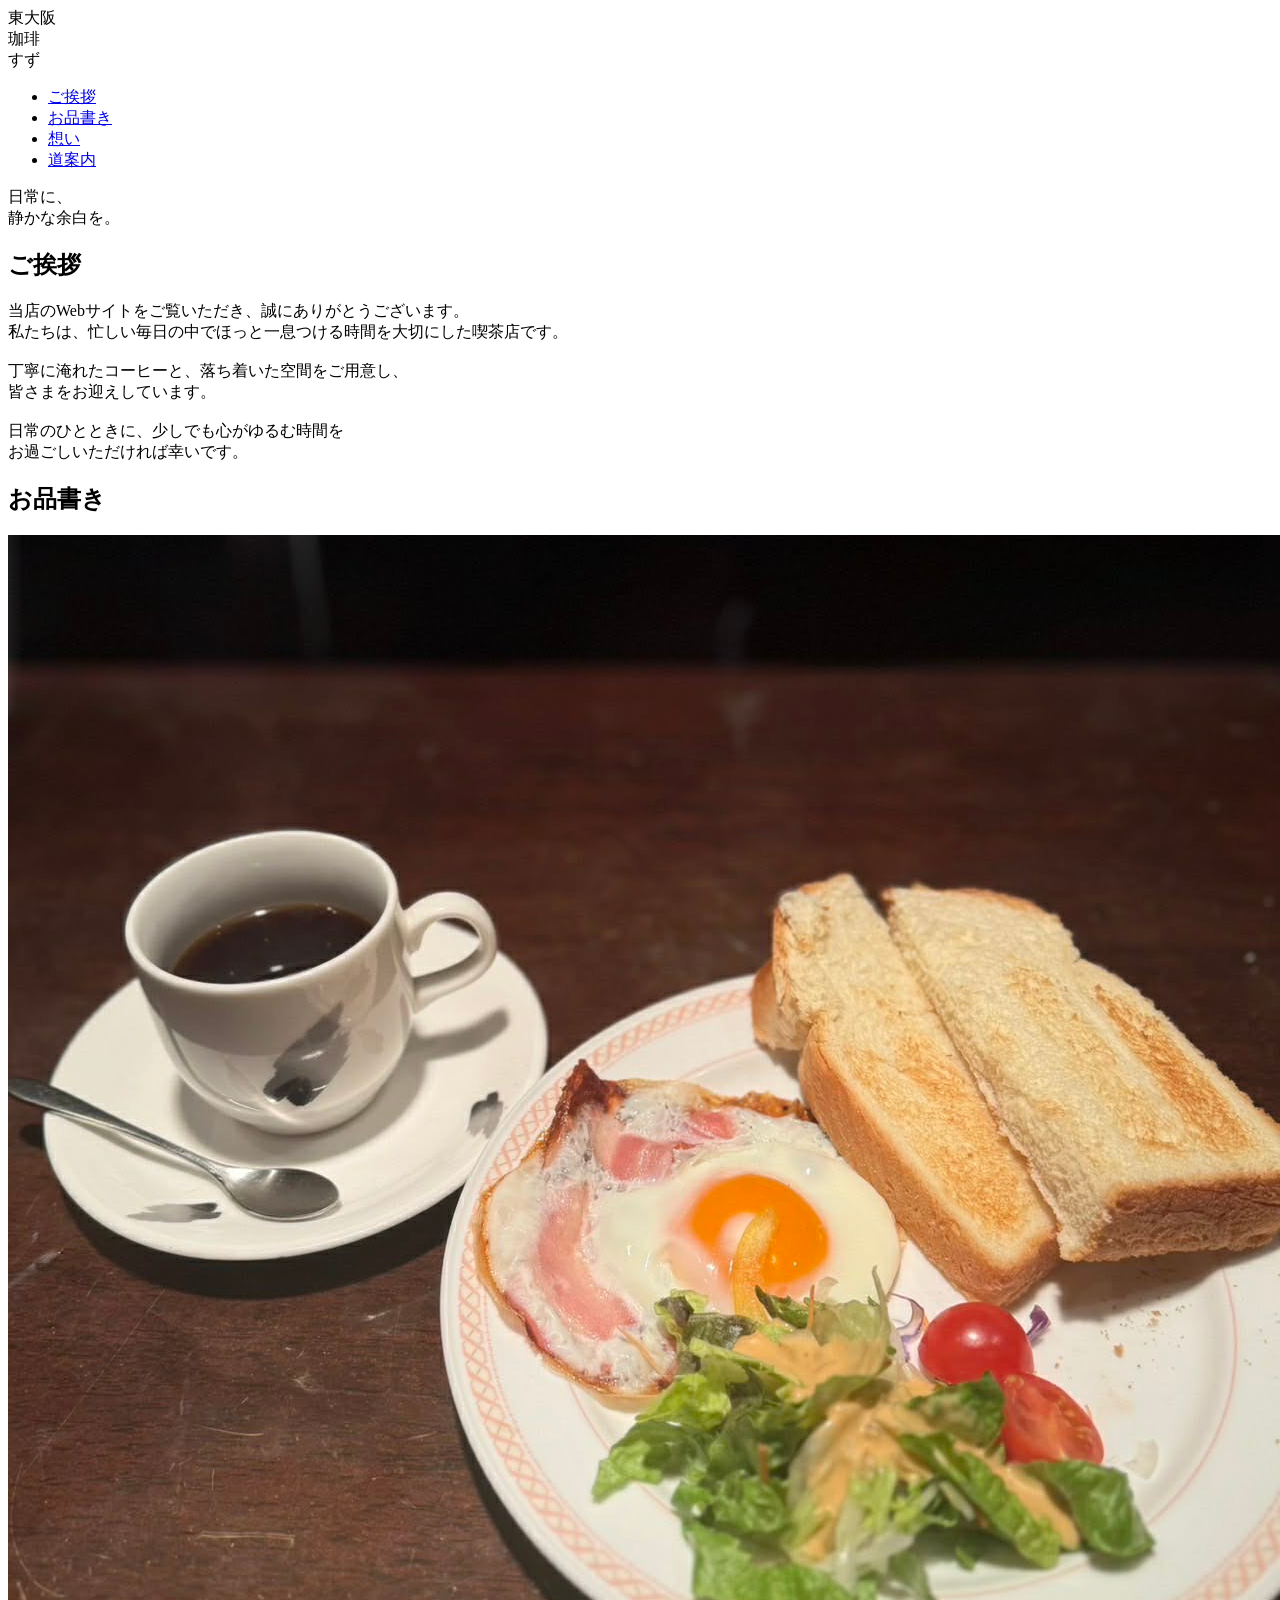
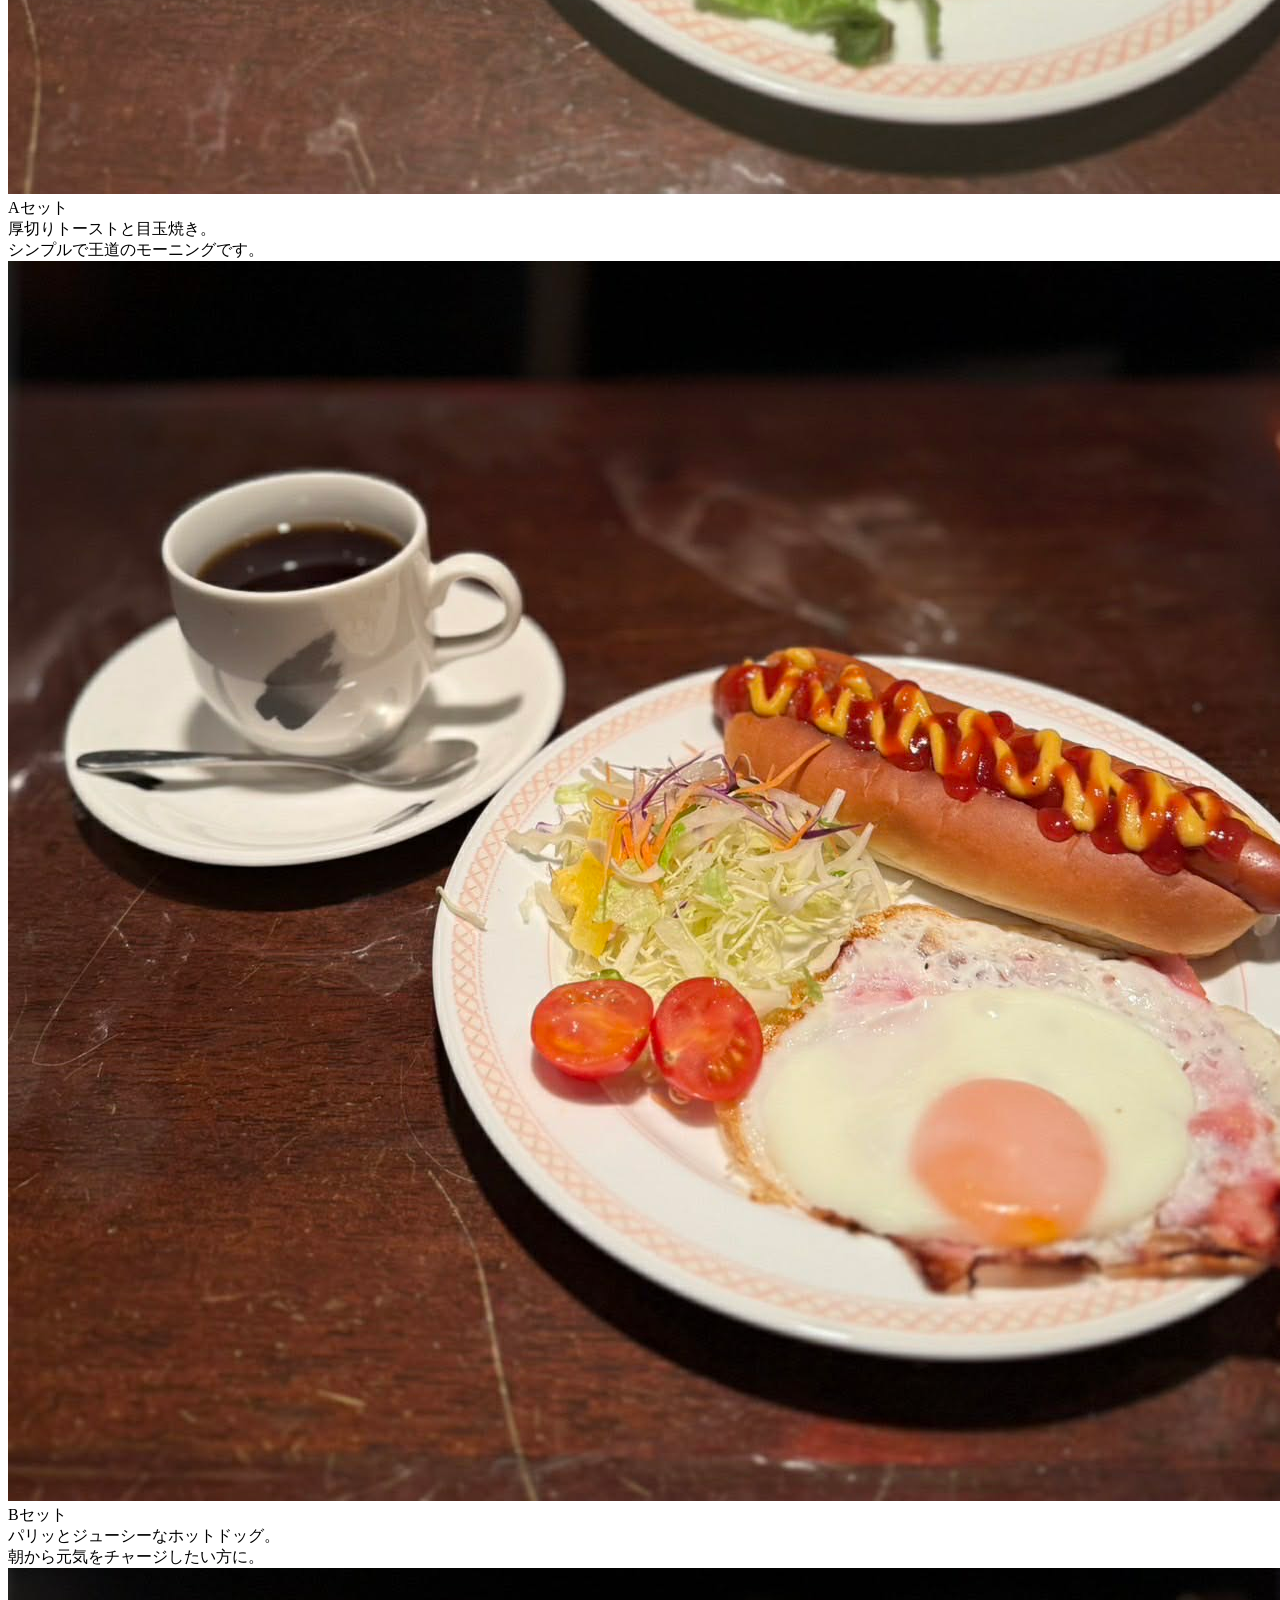
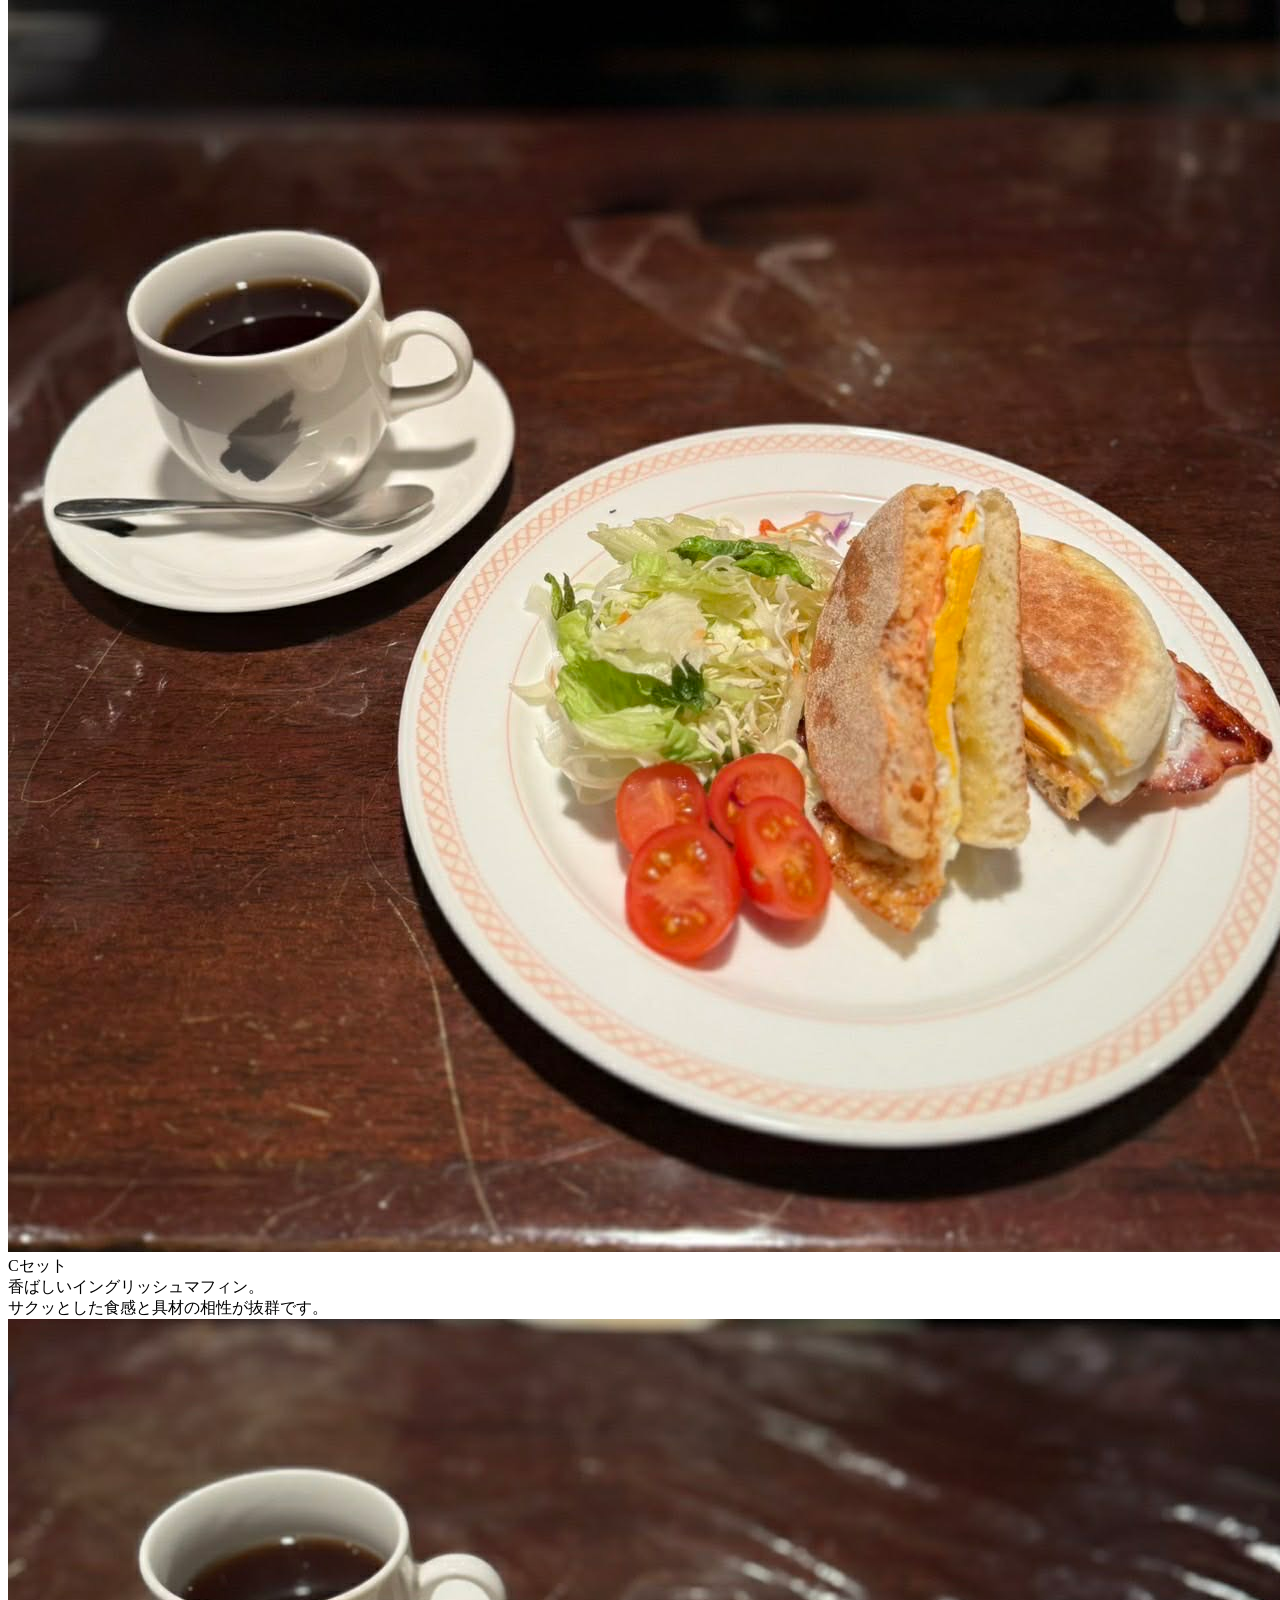
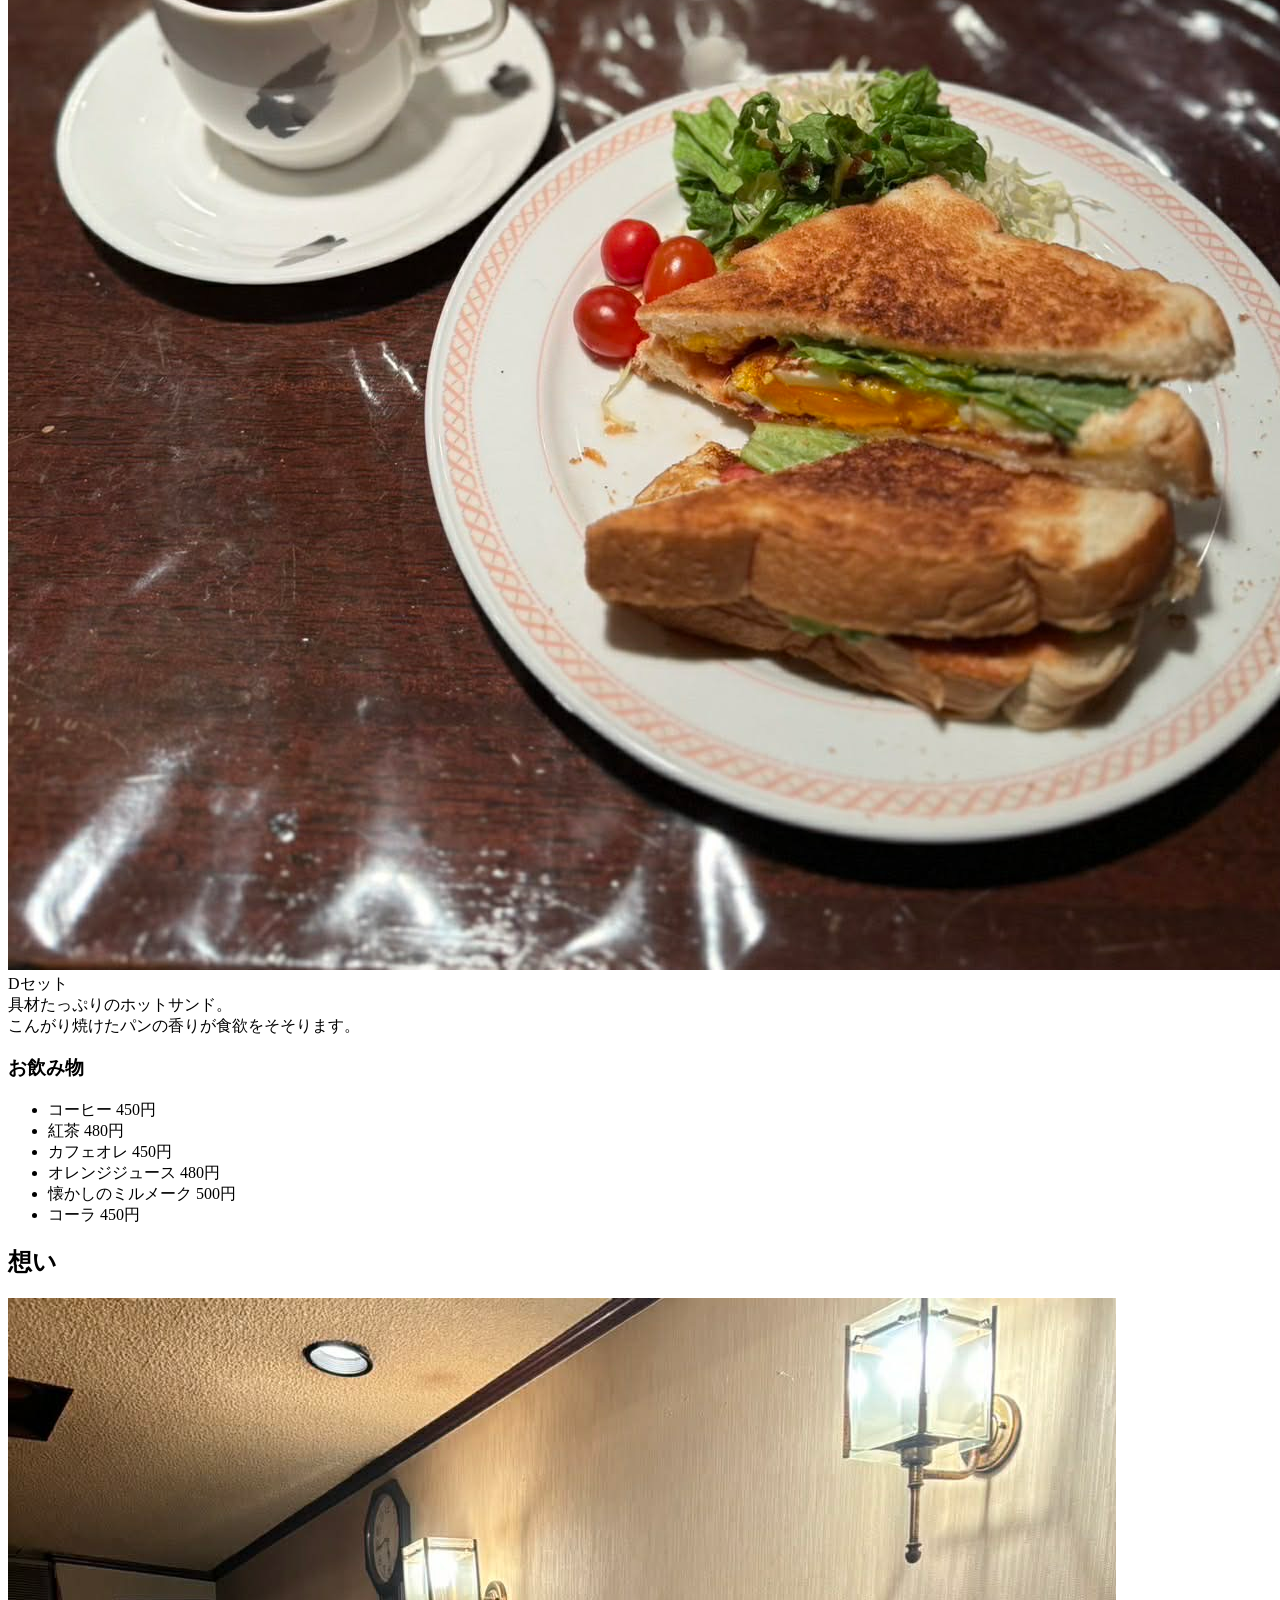
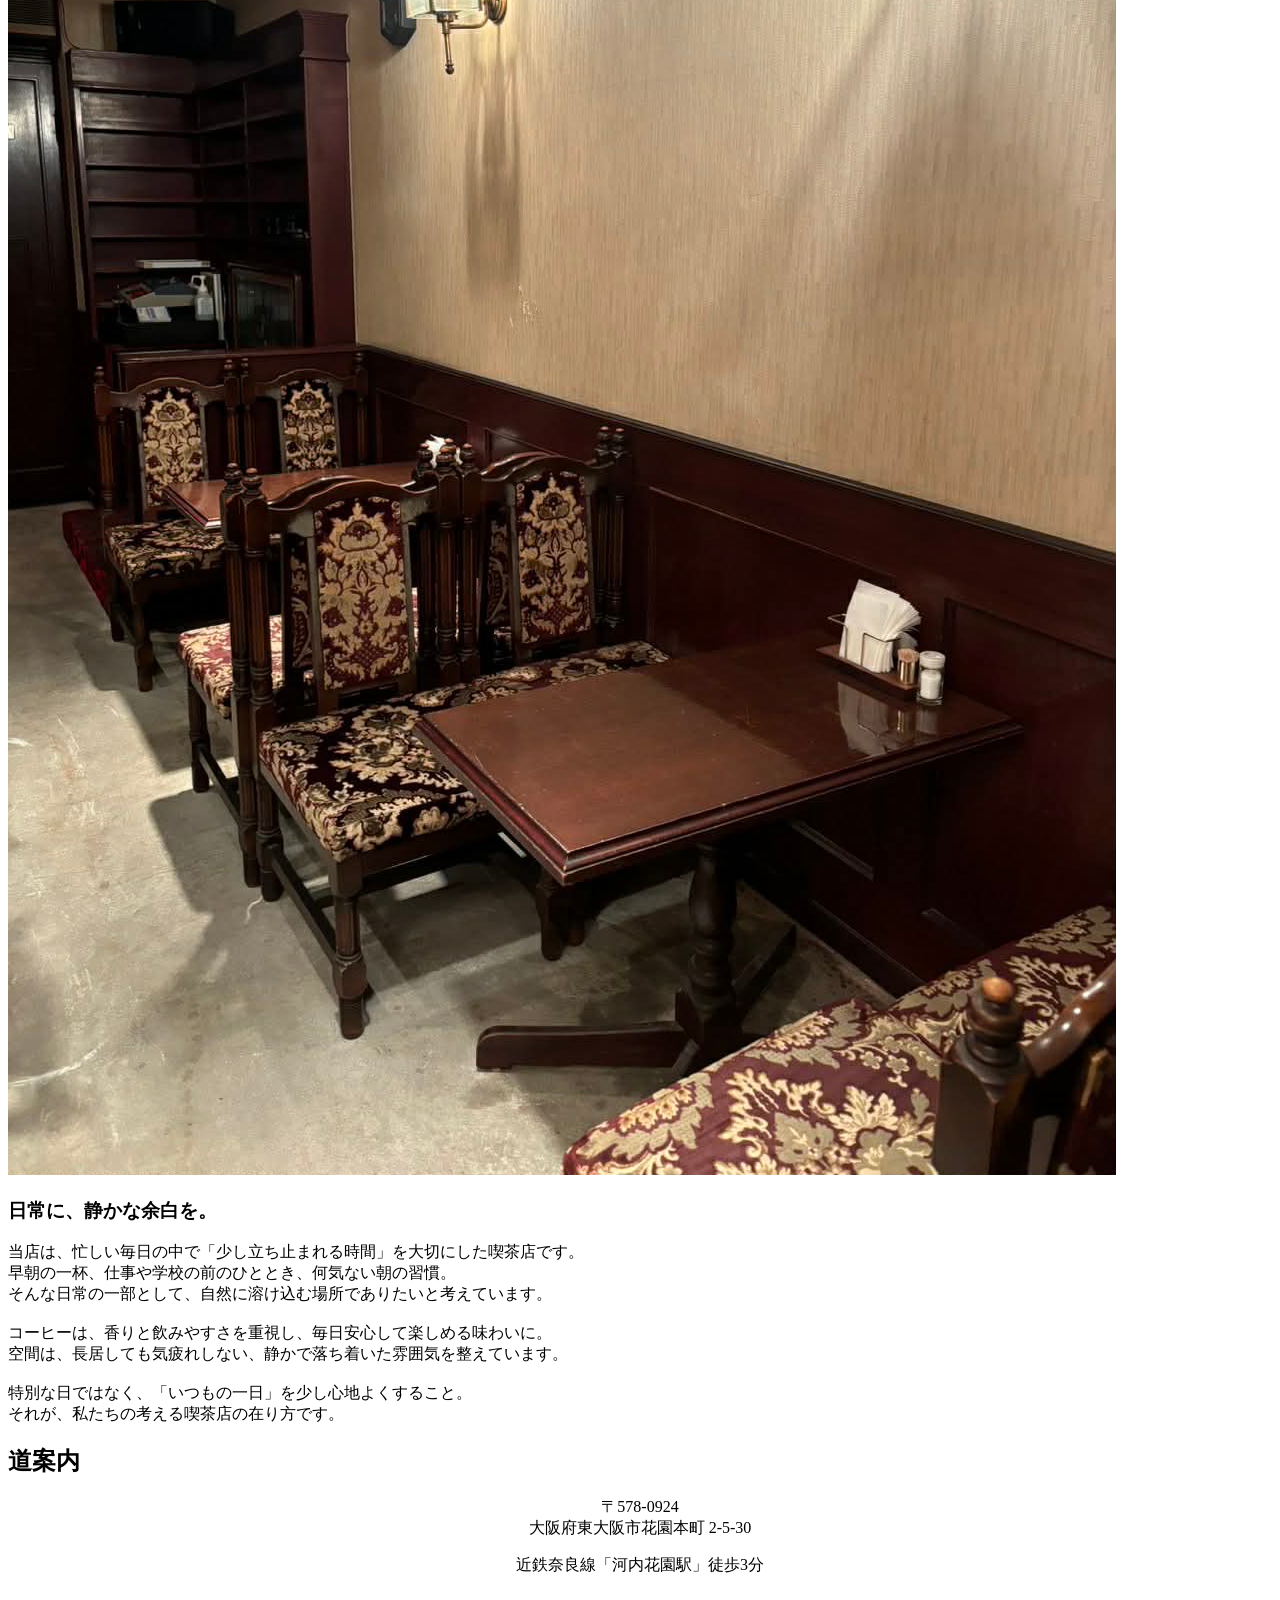
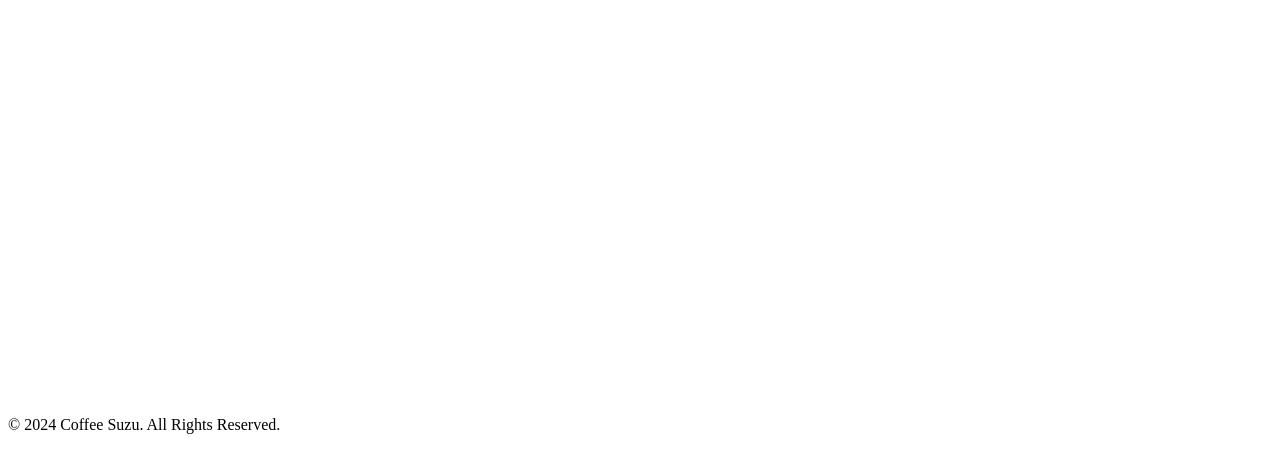
==== index.html @ 1485571e "Add files via upload" ====
﻿<!DOCTYPE html>
<html lang="ja">
<head>
  <meta charset="UTF-8">
  <meta name="viewport" content="width=device-width, initial-scale=1.0">
  <title>珈琲 すず | 東大阪</title>

  <link rel="stylesheet" href="css/style.css">

  <link rel="preconnect" href="https://fonts.googleapis.com">
  <link rel="preconnect" href="https://fonts.gstatic.com" crossorigin>
  <link href="https://fonts.googleapis.com/css2?family=Shippori+Mincho:wght@400;600&display=swap" rel="stylesheet">
</head>
<body>

<header>
  <div class="logo">
    <span>東大阪</span><br>
    珈琲<br>すず
  </div>
  <nav>
    <ul>
      <li><a href="#greeting">ご挨拶</a></li>
      <li><a href="#menu">お品書き</a></li>
      <li><a href="#concept">想い</a></li>
      <li><a href="#access">道案内</a></li>
    </ul>
  </nav>
</header>

<div class="hero">
  <div class="hero-copy fade-in">
    日常に、<br>
    静かな余白を。
  </div>
</div>

<main>
  <section id="greeting" class="fade-in">
    <h2>ご挨拶</h2>
    <div class="concept-text">
      <p>
        当店のWebサイトをご覧いただき、誠にありがとうございます。<br>
        私たちは、忙しい毎日の中でほっと一息つける時間を大切にした喫茶店です。<br><br>
        丁寧に淹れたコーヒーと、落ち着いた空間をご用意し、<br>
        皆さまをお迎えしています。<br><br>
        日常のひとときに、少しでも心がゆるむ時間を<br>
        お過ごしいただければ幸いです。
      </p>
    </div>
  </section>

  <section id="menu" class="fade-in">
    <h2>お品書き</h2>
    <div class="menu-grid">
      <div class="menu-item">
        <img src="images/Aセット.jpg" alt="Aセット">
        <div class="menu-title">Aセット</div>
        <div class="menu-desc">厚切りトーストと目玉焼き。<br>シンプルで王道のモーニングです。</div>
      </div>
      <div class="menu-item">
        <img src="images/Bセット.jpg" alt="Bセット">
        <div class="menu-title">Bセット</div>
        <div class="menu-desc">パリッとジューシーなホットドッグ。<br>朝から元気をチャージしたい方に。</div>
      </div>
      <div class="menu-item">
        <img src="images/Cセット.jpg" alt="Cセット">
        <div class="menu-title">Cセット</div>
        <div class="menu-desc">香ばしいイングリッシュマフィン。<br>サクッとした食感と具材の相性が抜群です。</div>
      </div>
      <div class="menu-item">
        <img src="images/Dセット.jpg" alt="Dセット">
        <div class="menu-title">Dセット</div>
        <div class="menu-desc">具材たっぷりのホットサンド。<br>こんがり焼けたパンの香りが食欲をそそります。</div>
      </div>
    </div>

    <div class="drink-menu-box">
      <h3>お飲み物</h3>
      <ul class="drink-list">
        <li>
          <span class="name">コーヒー</span>
          <span class="price">450円</span>
        </li>
        <li>
          <span class="name">紅茶</span>
          <span class="price">480円</span>
        </li>
        <li>
          <span class="name">カフェオレ</span>
          <span class="price">450円</span>
        </li>
        <li>
          <span class="name">オレンジジュース</span>
          <span class="price">480円</span>
        </li>
        <li>
          <span class="name">懐かしのミルメーク</span>
          <span class="price">500円</span>
        </li>
        <li>
          <span class="name">コーラ</span>
          <span class="price">450円</span>
        </li>
      </ul>
    </div>
  </section>

  <section id="concept" class="fade-in">
    <h2>想い</h2>
    <div class="project-area">
      <div class="project-img">
        <img src="images/S__10551303.jpg" alt="静かな喫茶店">
      </div>
      <div class="project-content">
        <h3>日常に、静かな余白を。</h3>
        <p>
          当店は、忙しい毎日の中で「少し立ち止まれる時間」を大切にした喫茶店です。<br>
          早朝の一杯、仕事や学校の前のひととき、何気ない朝の習慣。<br>
          そんな日常の一部として、自然に溶け込む場所でありたいと考えています。<br><br>
          コーヒーは、香りと飲みやすさを重視し、毎日安心して楽しめる味わいに。<br>
          空間は、長居しても気疲れしない、静かで落ち着いた雰囲気を整えています。<br><br>
          特別な日ではなく、「いつもの一日」を少し心地よくすること。<br>
          それが、私たちの考える喫茶店の在り方です。
        </p>
      </div>
    </div>
  </section>

  <section id="access" class="fade-in">
    <h2>道案内</h2>
    <div style="text-align: center;">
      <p>〒578-0924<br>大阪府東大阪市花園本町 2-5-30</p>
      <p>近鉄奈良線「河内花園駅」徒歩3分</p>

      <div style="margin-top: 20px;">
        <iframe
                width="100%"
                height="400"
                frameborder="0"
                style="border:0; filter: sepia(30%);"
                src="https://maps.google.com/maps?q=%E5%A4%A7%E9%98%AA%E5%BA%9C%E6%9D%B1%E5%A4%A7%E9%98%AA%E5%B8%82%E8%8A%B1%E5%9C%92%E6%9C%AC%E7%94%BA2-5-30&t=&z=15&ie=UTF8&iwloc=&output=embed"
                allowfullscreen>
        </iframe>
      </div>

    </div>
  </section>
</main>

<footer>
  <p>© 2024 Coffee Suzu. All Rights Reserved.</p>
</footer>

<script src="js/script.js" defer></script>
</body>
</html>
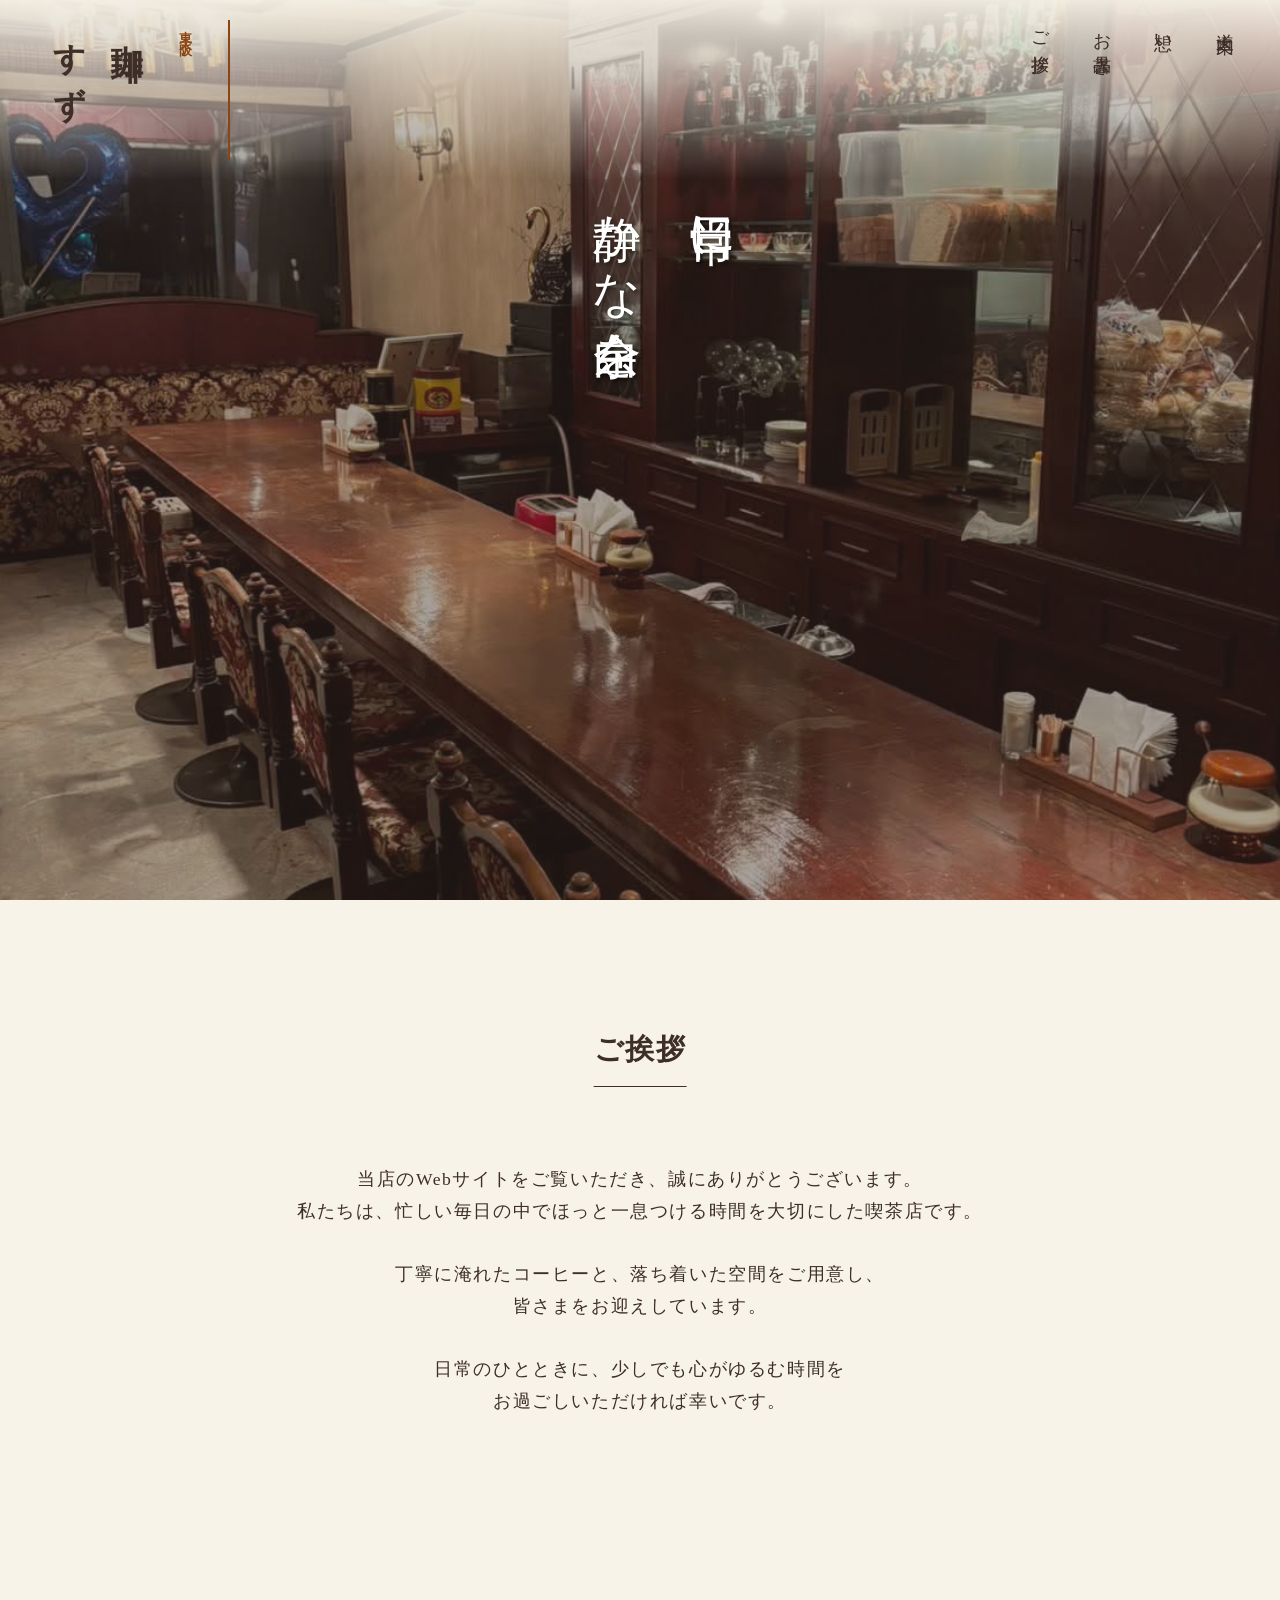
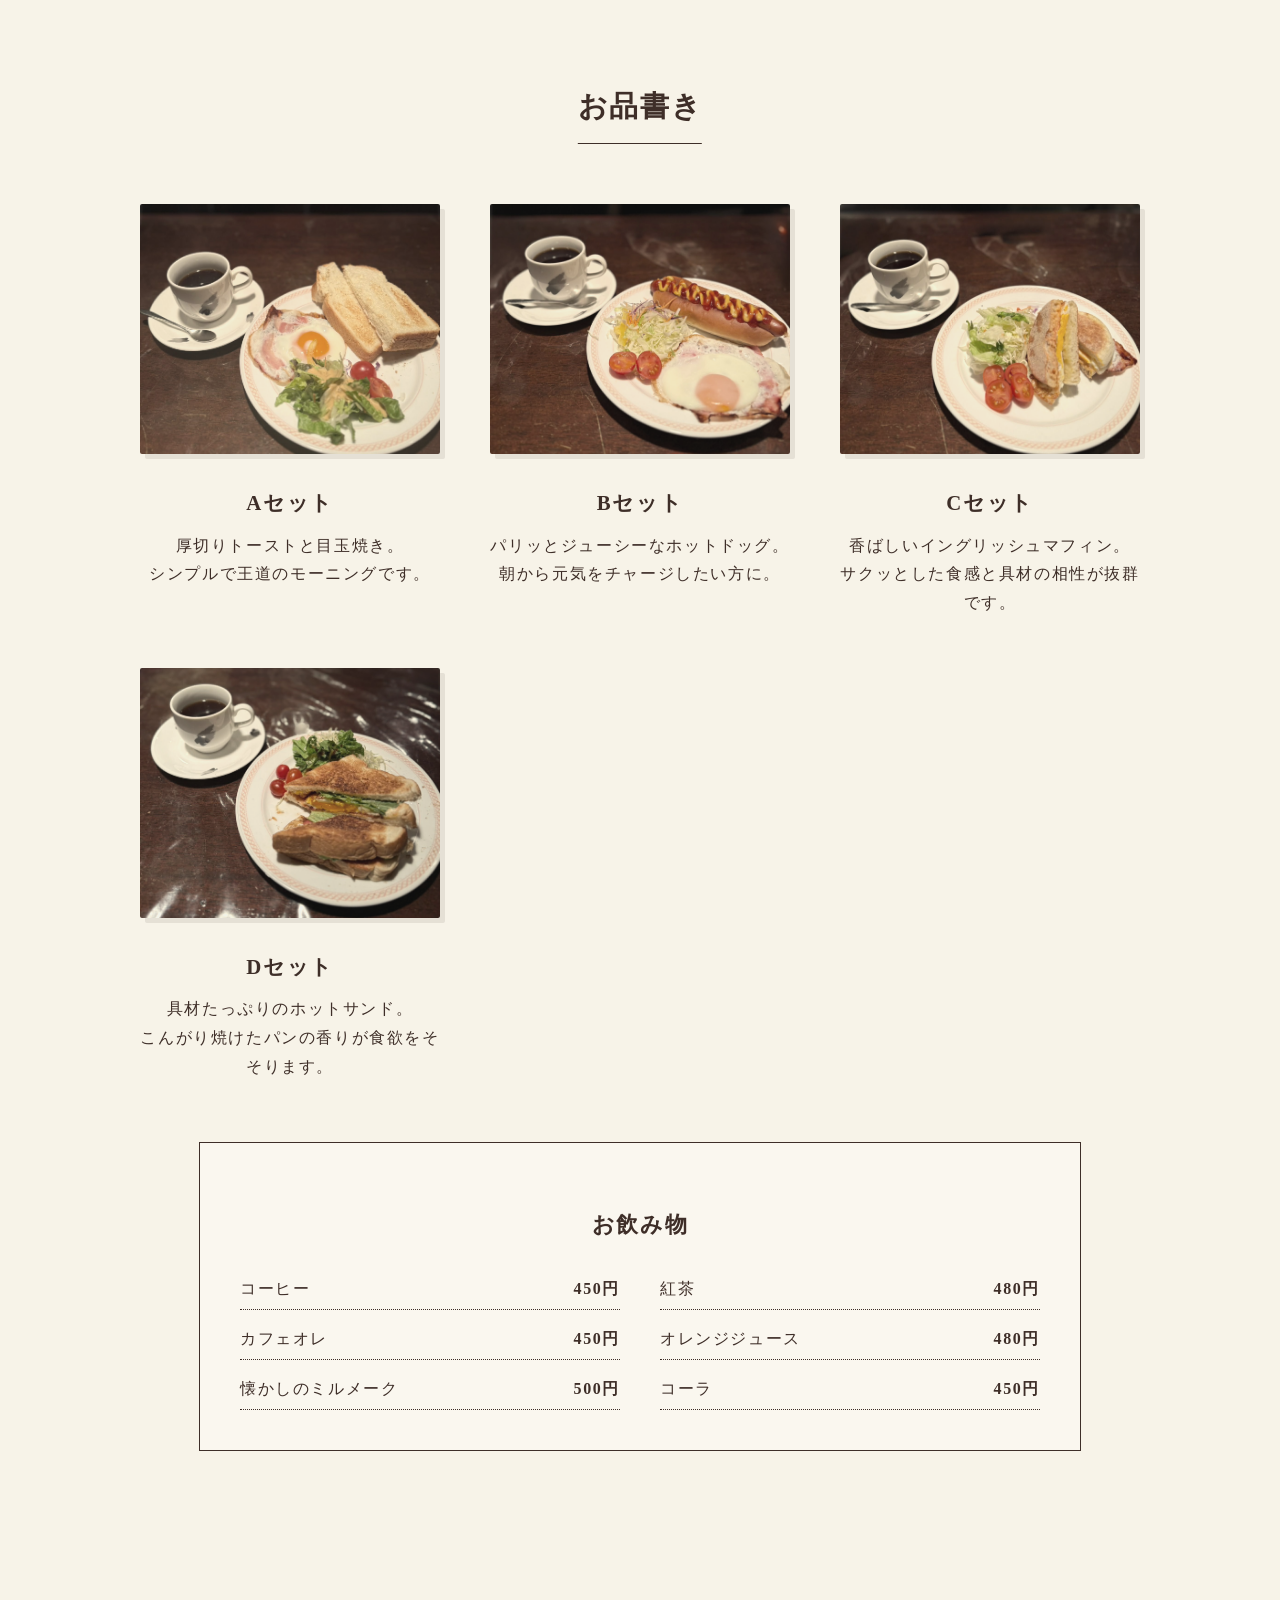
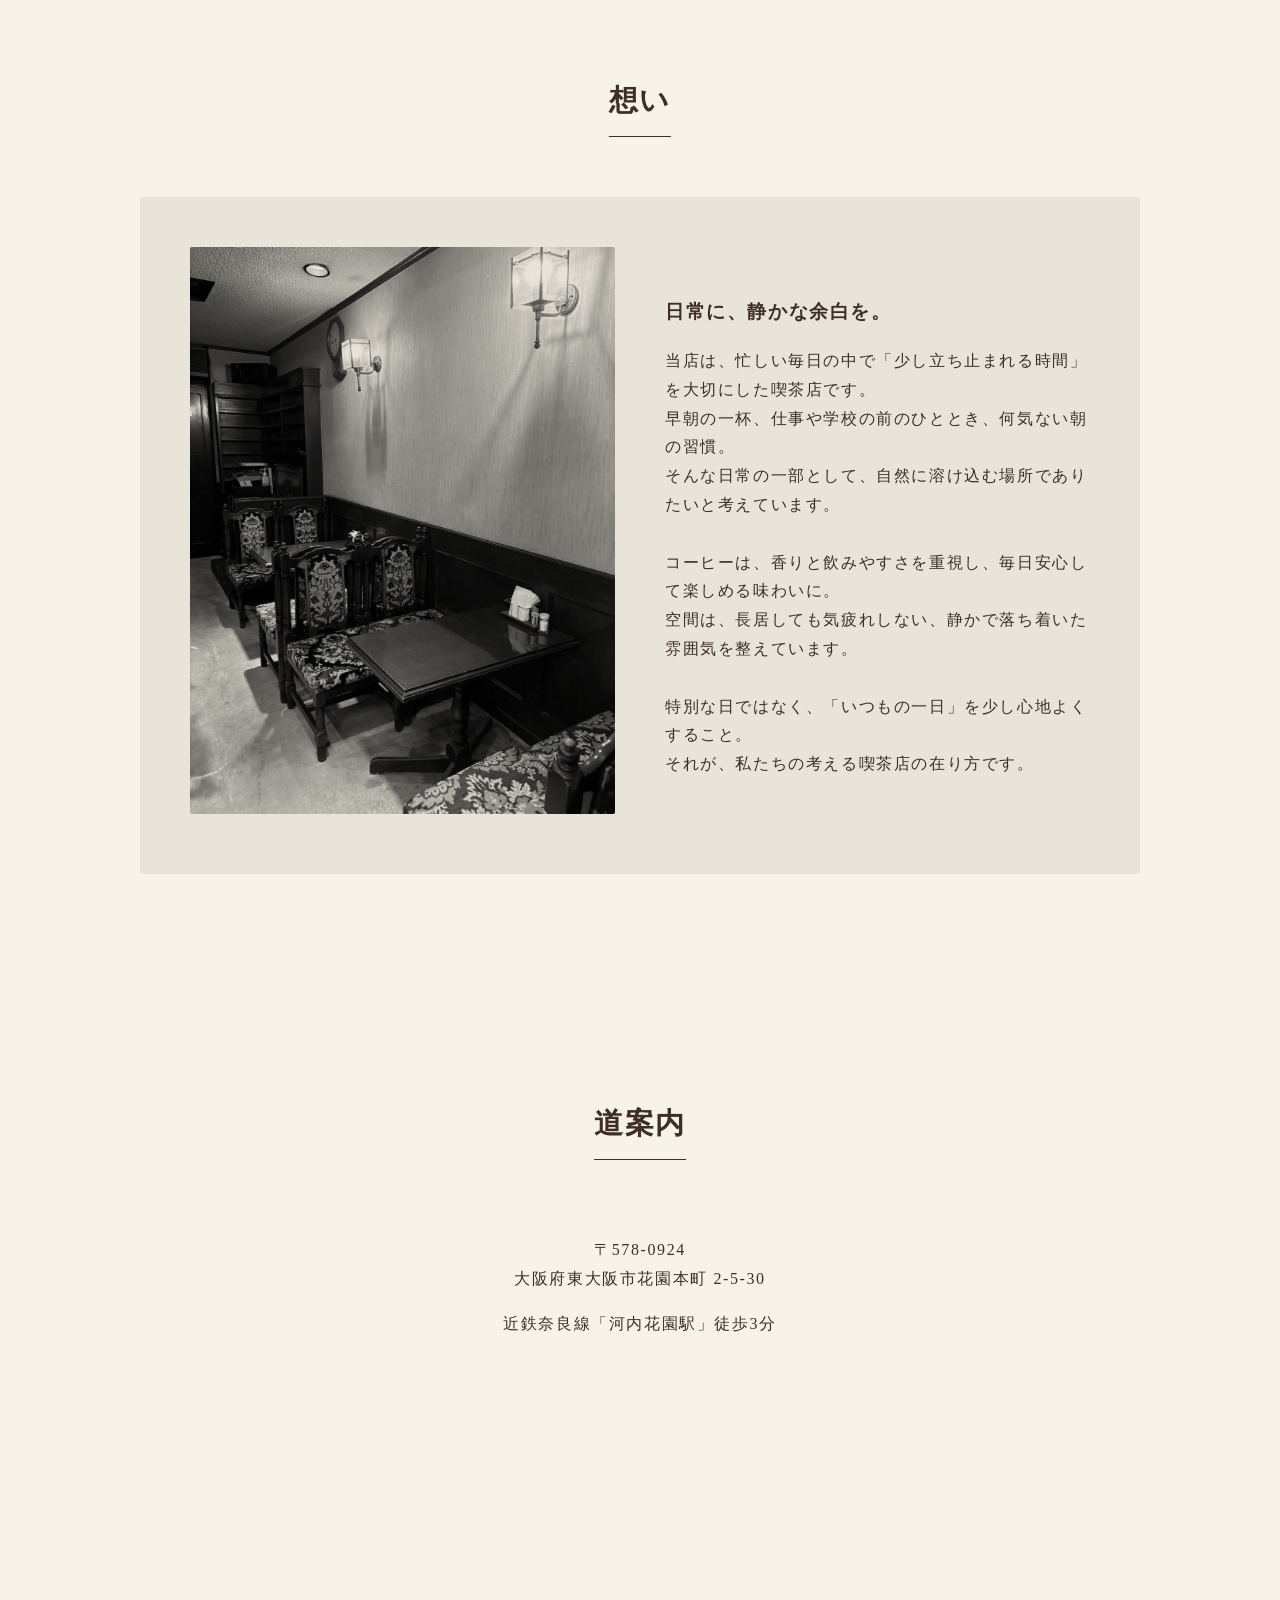
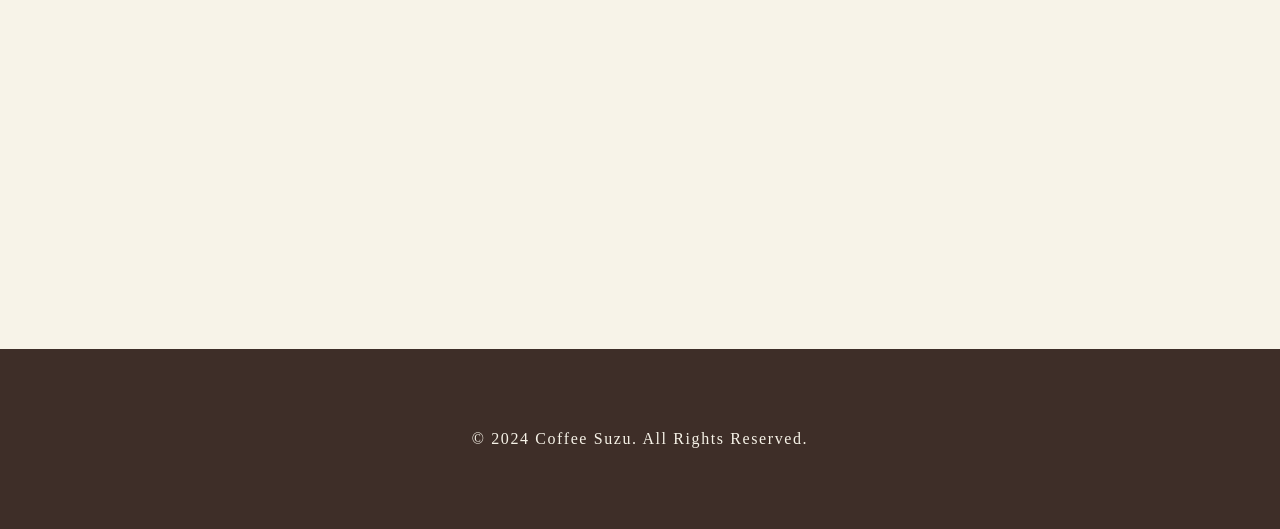
==== commit dedfe152: "Update index.html" ====
--- a/index.html
+++ b/index.html
@@ -5,7 +5,7 @@
   <meta name="viewport" content="width=device-width, initial-scale=1.0">
   <title>珈琲 すず | 東大阪</title>
 
-  <link rel="stylesheet" href="css/style.css">
+  <link rel="stylesheet" href="style.css">
 
   <link rel="preconnect" href="https://fonts.googleapis.com">
   <link rel="preconnect" href="https://fonts.gstatic.com" crossorigin>
@@ -152,6 +152,6 @@
   <p>© 2024 Coffee Suzu. All Rights Reserved.</p>
 </footer>
 
-<script src="js/script.js" defer></script>
+<script src="script.js" defer></script>
 </body>
-</html>+</html>
--- a/style.css
+++ b/style.css
@@ -0,0 +1,292 @@
+﻿@charset "UTF-8";
+
+/* --- 変数定義 --- */
+:root {
+    --bg-color: #F7F3E8; /* 生成り色 */
+    --text-color: #3E2E28; /* コーヒーブラウン */
+    --accent-color: #8B4513; /* 琥珀色 */
+    --font-main: "Shippori Mincho", "Yu Mincho", serif; /* レトロな明朝体 */
+}
+
+/* --- 基本設定 --- */
+body {
+    margin: 0;
+    padding: 0;
+    background-color: var(--bg-color);
+    color: var(--text-color);
+    font-family: var(--font-main);
+    line-height: 1.8;
+    letter-spacing: 0.1em;
+}
+
+a {
+    text-decoration: none;
+    color: var(--text-color);
+    transition: 0.3s;
+}
+
+a:hover {
+    opacity: 0.7;
+    color: var(--accent-color);
+}
+
+/* --- ヘッダー --- */
+header {
+    position: fixed;
+    top: 0;
+    left: 0;
+    width: 100%;
+    padding: 20px 40px;
+    box-sizing: border-box;
+    display: flex;
+    justify-content: space-between;
+    align-items: flex-start;
+    z-index: 100;
+    background: linear-gradient(to bottom, rgba(247,243,232,0.95), rgba(247,243,232,0));
+}
+
+.logo {
+    font-size: 2rem;
+    writing-mode: vertical-rl;
+    font-weight: 600;
+    border-right: 2px solid var(--accent-color);
+    padding-right: 15px;
+    height: 140px;
+    letter-spacing: 0.2em;
+}
+
+.logo span {
+    font-size: 0.8rem;
+    margin-right: 10px;
+    color: var(--accent-color);
+}
+
+nav ul {
+    list-style: none;
+    display: flex;
+    gap: 30px;
+    margin: 0;
+    padding: 0;
+}
+
+nav li {
+    writing-mode: vertical-rl;
+    font-size: 1.1rem;
+    height: 100px;
+}
+
+/* --- メインビジュアル --- */
+.hero {
+    height: 100vh;
+    /* ★ここにカウンターの大きな写真を設定しました (../ を忘れずに) */
+    background-image: url('../images/S__10551301.jpg');
+    background-size: cover;
+    background-position: center;
+    position: relative;
+    display: flex;
+    align-items: center;
+    justify-content: center;
+}
+
+/* 画像を少し暗くするフィルター */
+.hero::before {
+    content: '';
+    position: absolute;
+    top: 0;
+    left: 0;
+    width: 100%;
+    height: 100%;
+    background-color: rgba(62, 46, 40, 0.45);
+}
+
+.hero-copy {
+    position: relative;
+    z-index: 10;
+    color: #fff;
+    writing-mode: vertical-rl;
+    font-size: 3rem;
+    height: 60vh;
+    line-height: 2;
+    text-shadow: 2px 2px 4px rgba(0,0,0,0.5);
+    margin-right: -50px;
+}
+
+/* --- セクション共通 --- */
+section {
+    padding: 100px 20px;
+    max-width: 1000px;
+    margin: 0 auto;
+}
+
+h2 {
+    text-align: center;
+    font-size: 1.8rem;
+    margin-bottom: 60px;
+    border-bottom: 1px solid var(--text-color);
+    display: inline-block;
+    padding-bottom: 10px;
+    position: relative;
+    left: 50%;
+    transform: translateX(-50%);
+}
+
+/* --- コンテンツ詳細 --- */
+.concept-text {
+    text-align: center;
+    font-size: 1.1rem;
+    margin-bottom: 40px;
+}
+
+.menu-grid {
+    display: grid;
+    grid-template-columns: repeat(auto-fit, minmax(280px, 1fr));
+    gap: 50px;
+}
+
+.menu-item {
+    text-align: center;
+}
+
+.menu-item img {
+    width: 100%;
+    height: 250px;
+    object-fit: cover;
+    border-radius: 2px;
+    filter: sepia(30%) contrast(0.9);
+    margin-bottom: 20px;
+    box-shadow: 5px 5px 0px rgba(62, 46, 40, 0.1);
+    transition: transform 0.3s;
+}
+
+.menu-item:hover img {
+    transform: scale(1.02);
+}
+
+.menu-title {
+    font-size: 1.3rem;
+    font-weight: 600;
+    margin-bottom: 10px;
+}
+
+.project-area {
+    background-color: #E8E4D9;
+    padding: 50px;
+    border-radius: 2px;
+    display: flex;
+    align-items: center;
+    gap: 50px;
+}
+
+.project-img {
+    flex: 1;
+}
+
+.project-img img {
+    width: 100%;
+    border-radius: 2px;
+    filter: grayscale(100%);
+    mix-blend-mode: multiply;
+}
+
+.project-content {
+    flex: 1;
+}
+
+.map-placeholder {
+    background: #E0DDD5;
+    width: 100%;
+    height: 350px;
+    display: flex;
+    align-items: center;
+    justify-content: center;
+    margin-top: 30px;
+    border: 1px solid #ccc;
+}
+
+/* --- フッター --- */
+footer {
+    background-color: var(--text-color);
+    color: var(--bg-color);
+    text-align: center;
+    padding: 60px 20px;
+    margin-top: 80px;
+}
+
+/* --- アニメーション用 --- */
+.fade-in {
+    opacity: 0;
+    transform: translateY(30px);
+    transition: opacity 1.5s ease, transform 1.5s ease;
+}
+
+.fade-in.visible {
+    opacity: 1;
+    transform: translateY(0);
+}
+
+/* --- スマホ対応 --- */
+@media (max-width: 768px) {
+    .hero-copy {
+        font-size: 2rem;
+        margin-right: 0;
+    }
+    .project-area {
+        flex-direction: column;
+    }
+    header {
+        padding: 15px 20px;
+    }
+    .logo {
+        font-size: 1.5rem;
+        height: 120px;
+    }
+}
+
+/* --- ドリンクメニューリストのデザイン --- */
+.drink-menu-box {
+    margin-top: 60px;
+    padding: 40px;
+    border: 1px solid var(--text-color);
+    background-color: rgba(255, 255, 255, 0.3);
+    max-width: 800px;
+    margin-left: auto;
+    margin-right: auto;
+}
+
+.drink-menu-box h3 {
+    text-align: center;
+    font-size: 1.4rem;
+    margin-bottom: 30px;
+    font-family: var(--font-main);
+}
+
+.drink-list {
+    list-style: none;
+    padding: 0;
+    margin: 0;
+    display: grid;
+    grid-template-columns: 1fr 1fr;
+    gap: 15px 40px;
+}
+
+.drink-list li {
+    display: flex;
+    justify-content: space-between;
+    align-items: baseline;
+    border-bottom: 1px dotted var(--text-color);
+    padding-bottom: 5px;
+}
+
+.drink-list .name {
+    font-size: 1rem;
+}
+
+.drink-list .price {
+    font-weight: bold;
+}
+
+@media (max-width: 600px) {
+    .drink-list {
+        grid-template-columns: 1fr;
+    }
+}
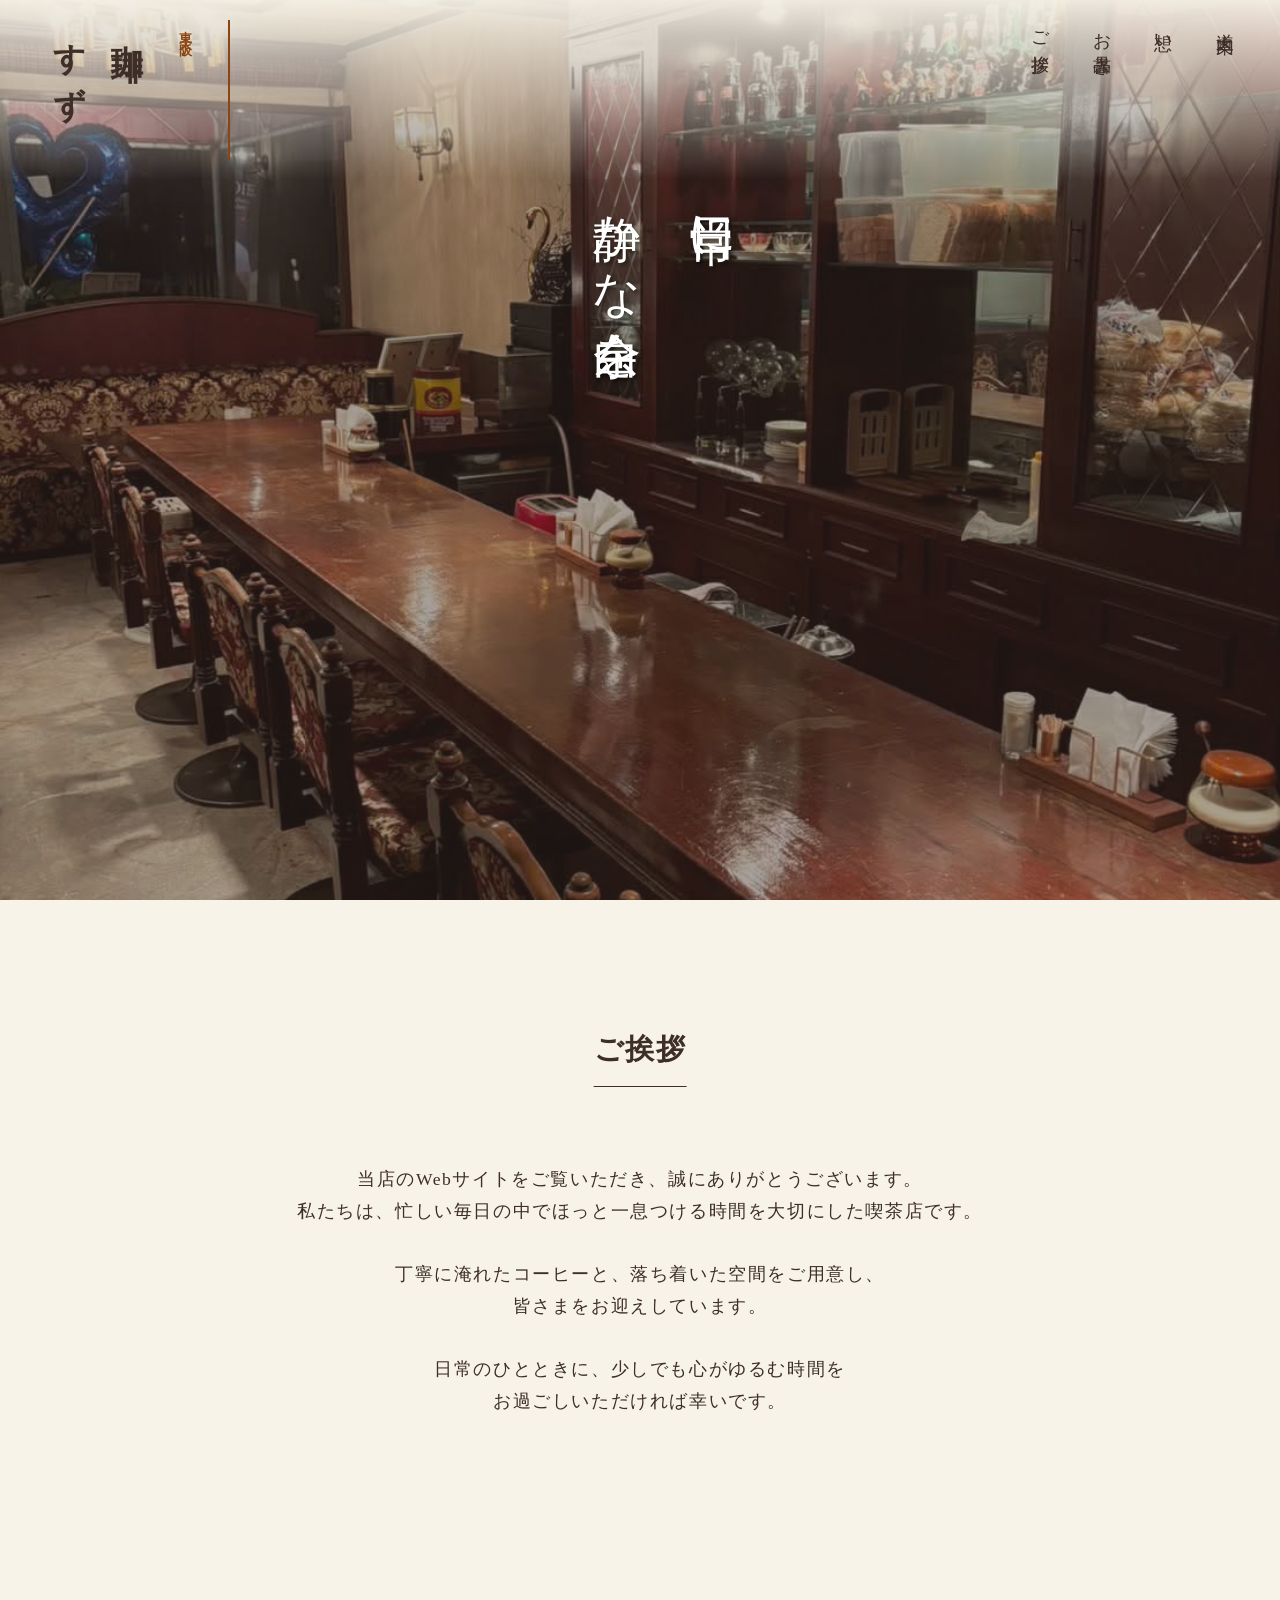
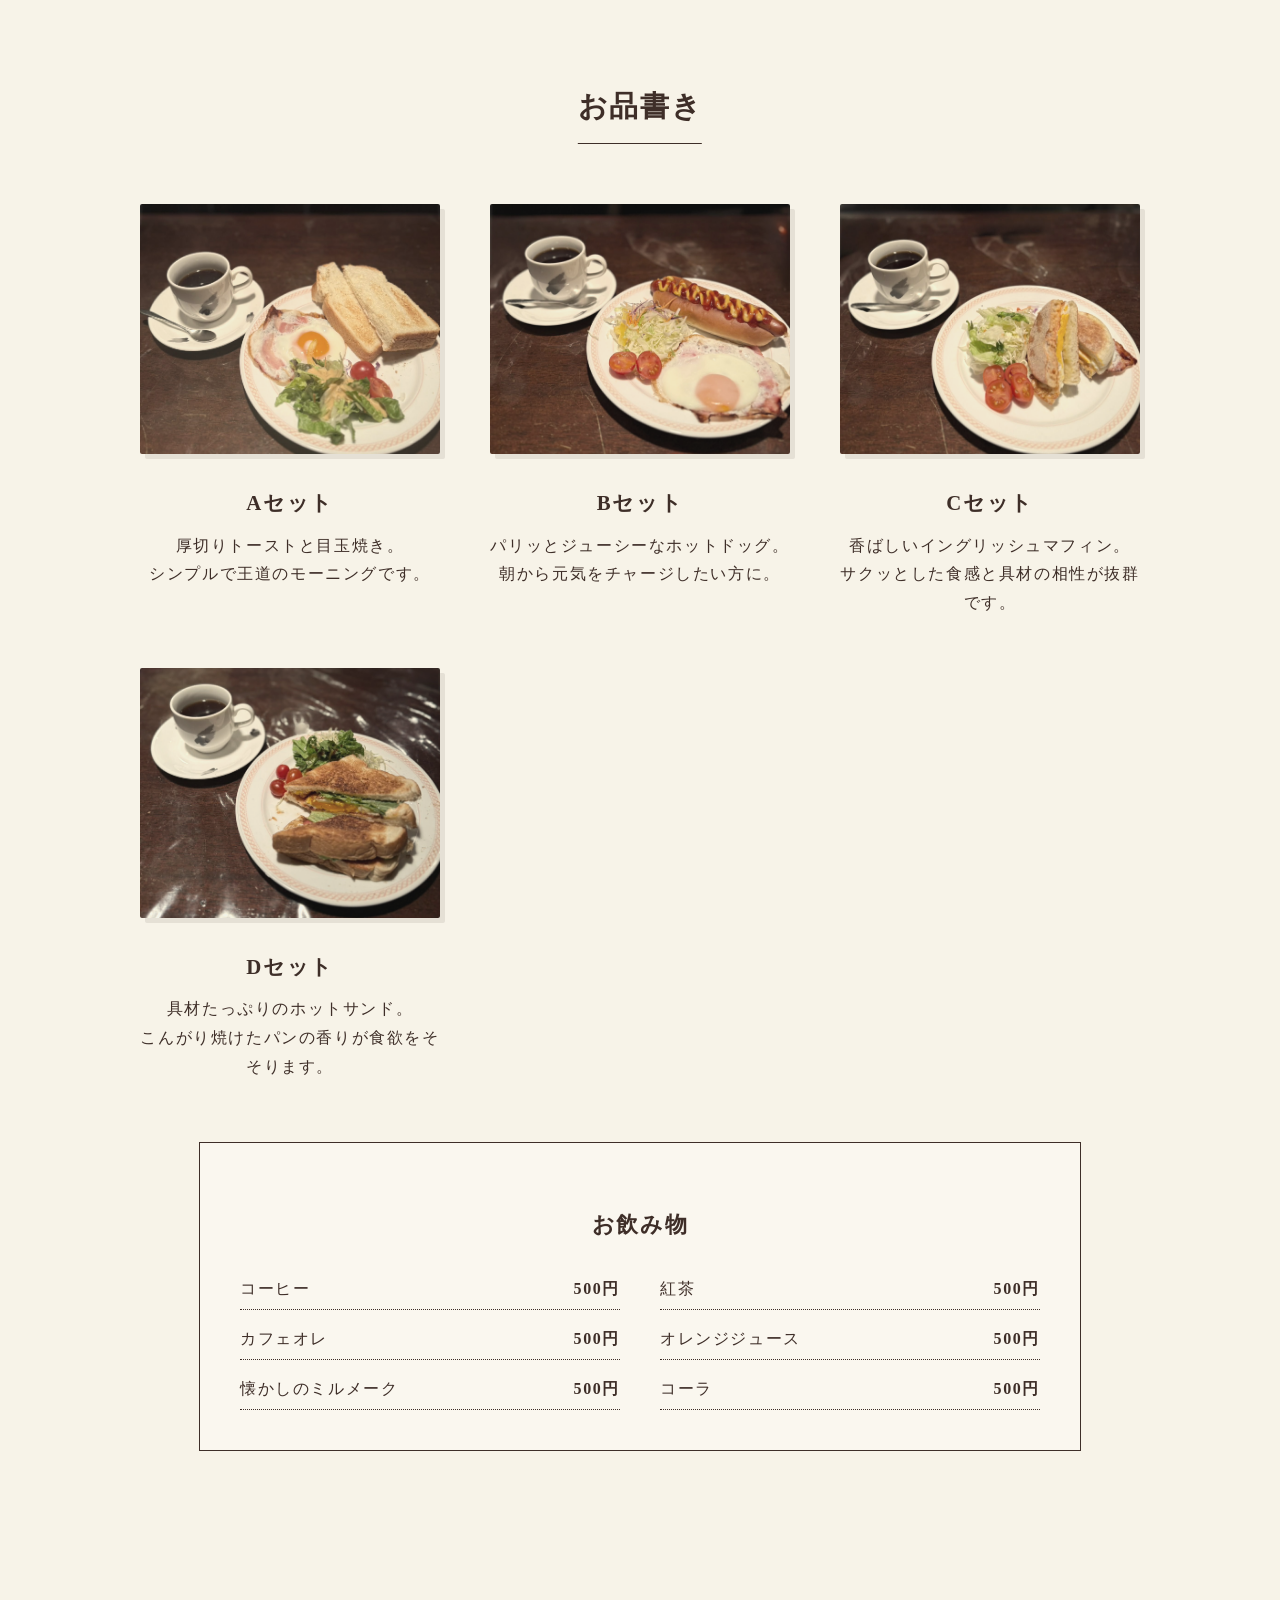
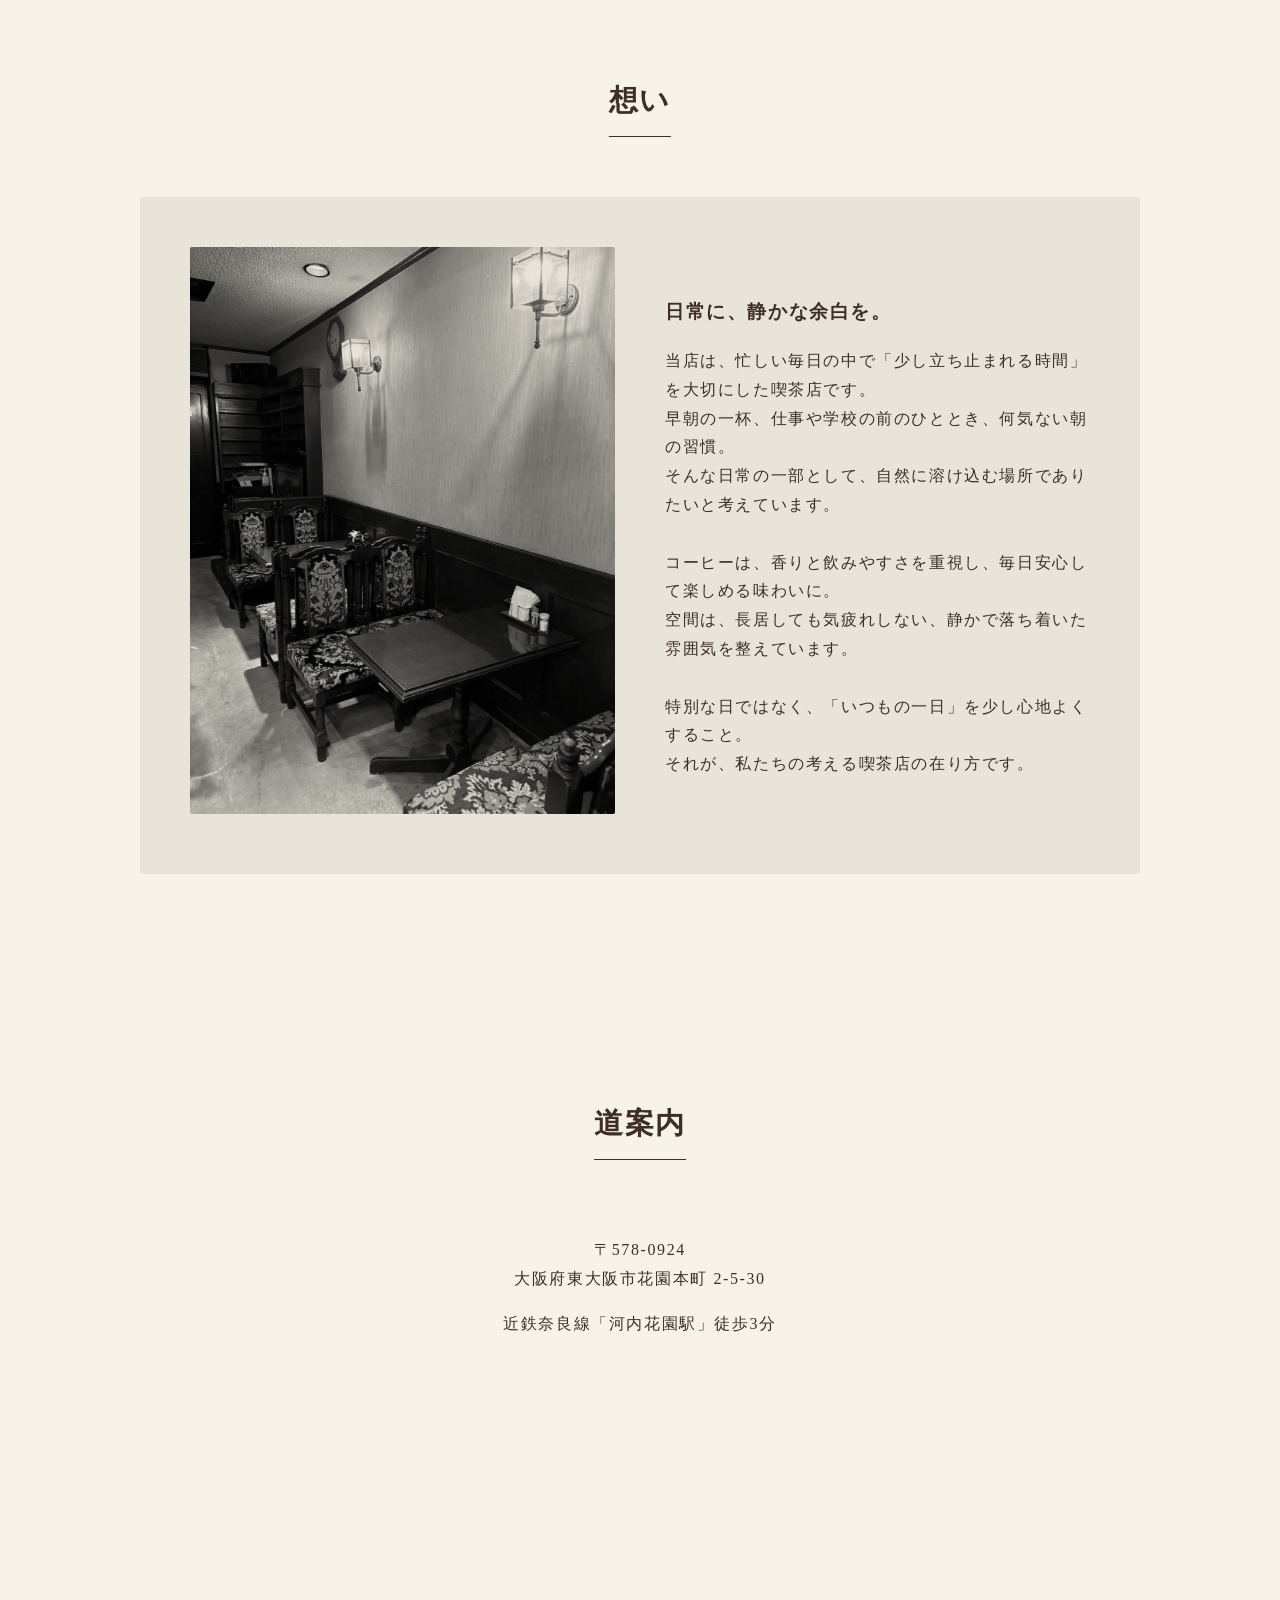
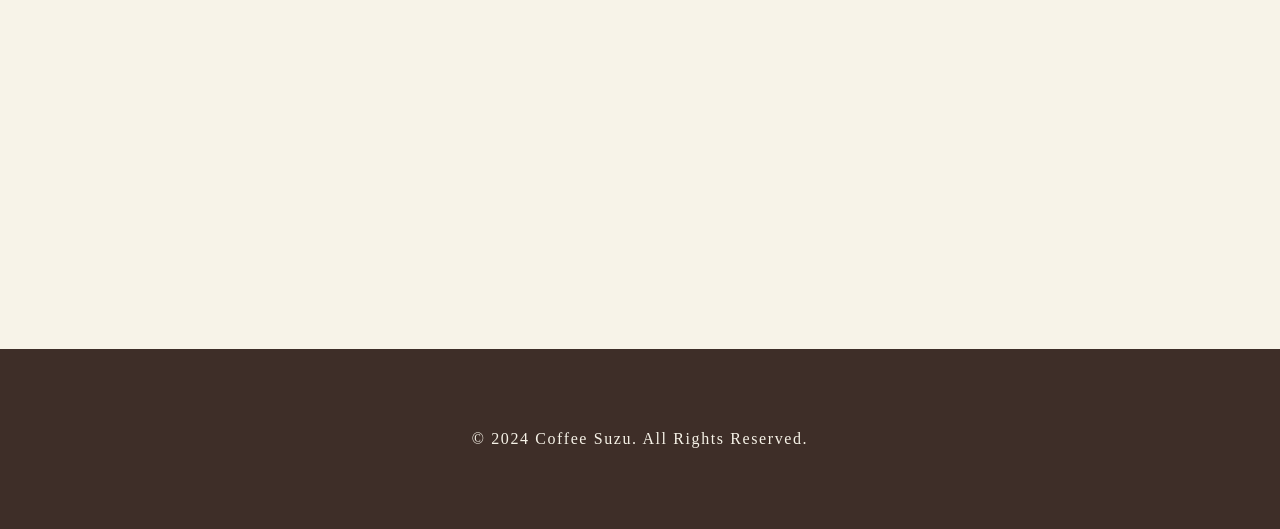
==== commit 58f74726: "Update index.html" ====
--- a/index.html
+++ b/index.html
@@ -80,19 +80,19 @@
       <ul class="drink-list">
         <li>
           <span class="name">コーヒー</span>
-          <span class="price">450円</span>
+          <span class="price">500円</span>
         </li>
         <li>
           <span class="name">紅茶</span>
-          <span class="price">480円</span>
+          <span class="price">500円</span>
         </li>
         <li>
           <span class="name">カフェオレ</span>
-          <span class="price">450円</span>
+          <span class="price">500円</span>
         </li>
         <li>
           <span class="name">オレンジジュース</span>
-          <span class="price">480円</span>
+          <span class="price">500円</span>
         </li>
         <li>
           <span class="name">懐かしのミルメーク</span>
@@ -100,7 +100,7 @@
         </li>
         <li>
           <span class="name">コーラ</span>
-          <span class="price">450円</span>
+          <span class="price">500円</span>
         </li>
       </ul>
     </div>
--- a/style.css
+++ b/style.css
@@ -79,7 +79,7 @@
 .hero {
     height: 100vh;
     /* ★ここにカウンターの大きな写真を設定しました (../ を忘れずに) */
-    background-image: url('../images/S__10551301.jpg');
+    background-image: url('images/S__10551301.jpg');
     background-size: cover;
     background-position: center;
     position: relative;
@@ -289,4 +289,4 @@
     .drink-list {
         grid-template-columns: 1fr;
     }
-}+}
